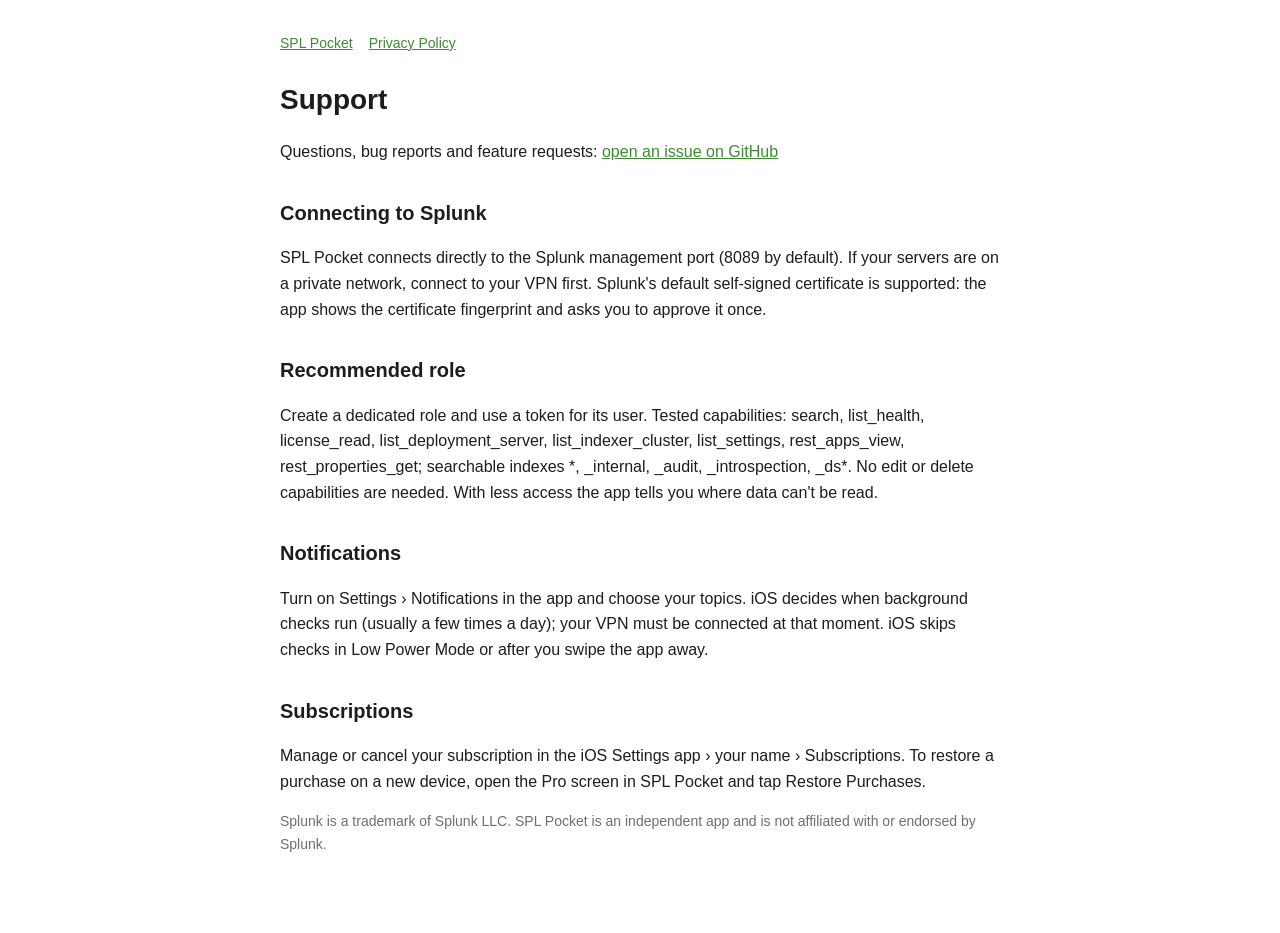
==== support.html @ 1a0488cc "SPL Pocket privacy policy and support pages" ====
<!doctype html>
<html lang="en"><head><meta charset="utf-8"><meta name="viewport" content="width=device-width, initial-scale=1">
<title>SPL Pocket – Support</title><link rel="stylesheet" href="style.css"></head>
<body><main>
<nav><a href="index.html">SPL Pocket</a><a href="privacy.html">Privacy Policy</a></nav>
<h1>Support</h1>
<p>Questions, bug reports and feature requests: <a href="https://github.com/thsngnr/spl-pocket/issues">open an issue on GitHub</a></p>

<h2>Connecting to Splunk</h2>
<p>SPL Pocket connects directly to the Splunk management port (8089 by default). If your servers are on a private network, connect to your VPN first. Splunk's default self-signed certificate is supported: the app shows the certificate fingerprint and asks you to approve it once.</p>

<h2>Recommended role</h2>
<p>Create a dedicated role and use a token for its user. Tested capabilities: search, list_health, license_read, list_deployment_server, list_indexer_cluster, list_settings, rest_apps_view, rest_properties_get; searchable indexes *, _internal, _audit, _introspection, _ds*. No edit or delete capabilities are needed. With less access the app tells you where data can't be read.</p>

<h2>Notifications</h2>
<p>Turn on Settings › Notifications in the app and choose your topics. iOS decides when background checks run (usually a few times a day); your VPN must be connected at that moment. iOS skips checks in Low Power Mode or after you swipe the app away.</p>

<h2>Subscriptions</h2>
<p>Manage or cancel your subscription in the iOS Settings app › your name › Subscriptions. To restore a purchase on a new device, open the Pro screen in SPL Pocket and tap Restore Purchases.</p>

<p class="muted">Splunk is a trademark of Splunk LLC. SPL Pocket is an independent app and is not affiliated with or endorsed by Splunk.</p>
</main></body></html>
---- style.css ----
:root { color-scheme: light dark; --fg:#1d1d1f; --muted:#6e6e73; --bg:#ffffff; --accent:#3a8f2d; }
@media (prefers-color-scheme: dark) { :root { --fg:#f5f5f7; --muted:#a1a1a6; --bg:#111214; --accent:#65c94f; } }
body { margin:0; background:var(--bg); color:var(--fg); font:16px/1.6 -apple-system, BlinkMacSystemFont, "Segoe UI", Roboto, sans-serif; }
main { max-width: 720px; margin: 0 auto; padding: 32px 16px 64px; }
h1 { font-size: 28px; margin: 0 0 4px; } h2 { font-size: 20px; margin-top: 32px; }
.muted { color: var(--muted); font-size: 14px; } a { color: var(--accent); }
nav { margin-bottom: 24px; font-size: 14px; } nav a { margin-right: 16px; }
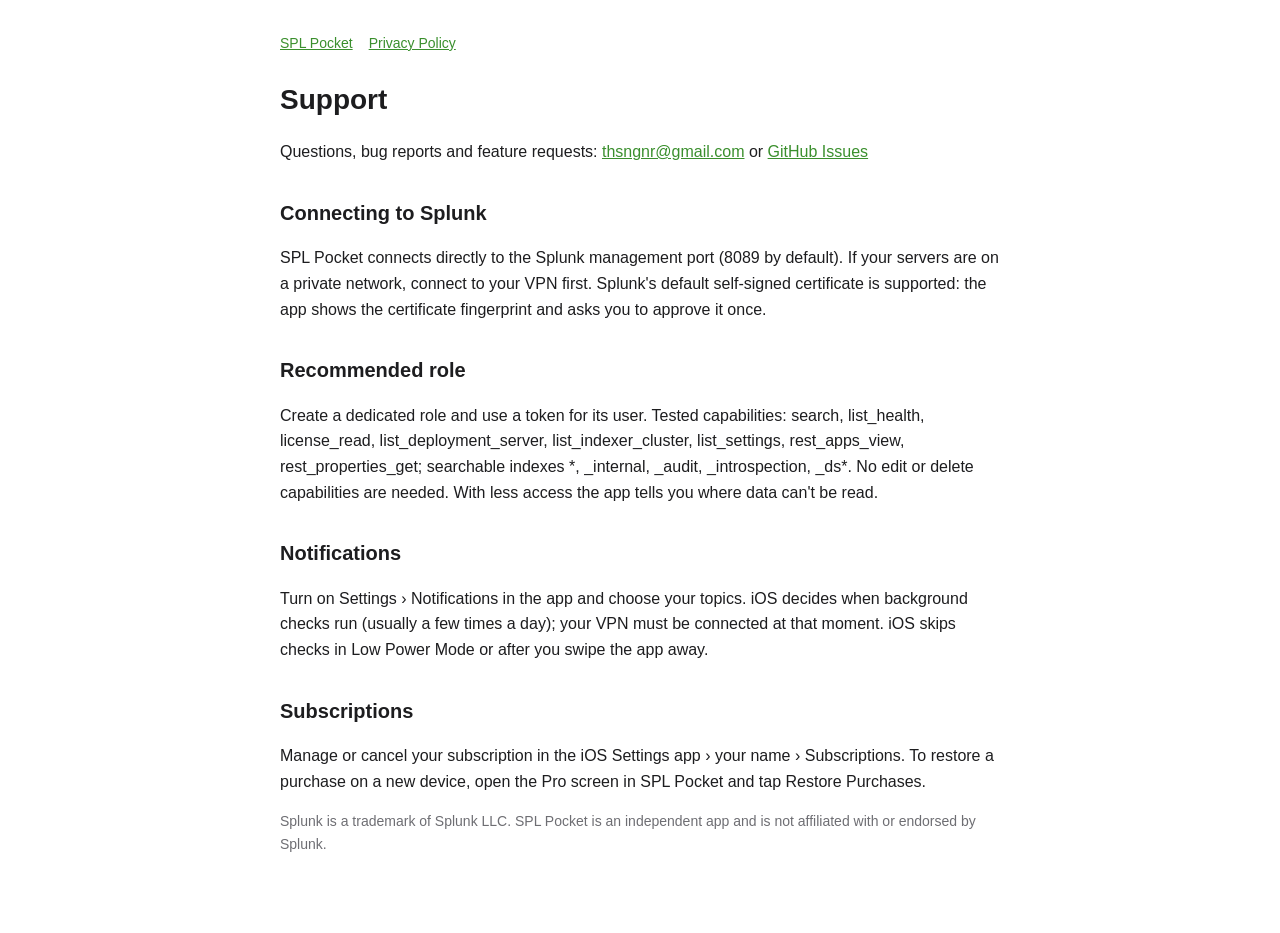
==== commit 93261821: "Contact email" ====
--- a/support.html
+++ b/support.html
@@ -4,7 +4,7 @@
 <body><main>
 <nav><a href="index.html">SPL Pocket</a><a href="privacy.html">Privacy Policy</a></nav>
 <h1>Support</h1>
-<p>Questions, bug reports and feature requests: <a href="https://github.com/thsngnr/spl-pocket/issues">open an issue on GitHub</a></p>
+<p>Questions, bug reports and feature requests: <a href="mailto:thsngnr@gmail.com">thsngnr@gmail.com</a> or <a href="https://github.com/thsngnr/spl-pocket/issues">GitHub Issues</a></p>
 
 <h2>Connecting to Splunk</h2>
 <p>SPL Pocket connects directly to the Splunk management port (8089 by default). If your servers are on a private network, connect to your VPN first. Splunk's default self-signed certificate is supported: the app shows the certificate fingerprint and asks you to approve it once.</p>
